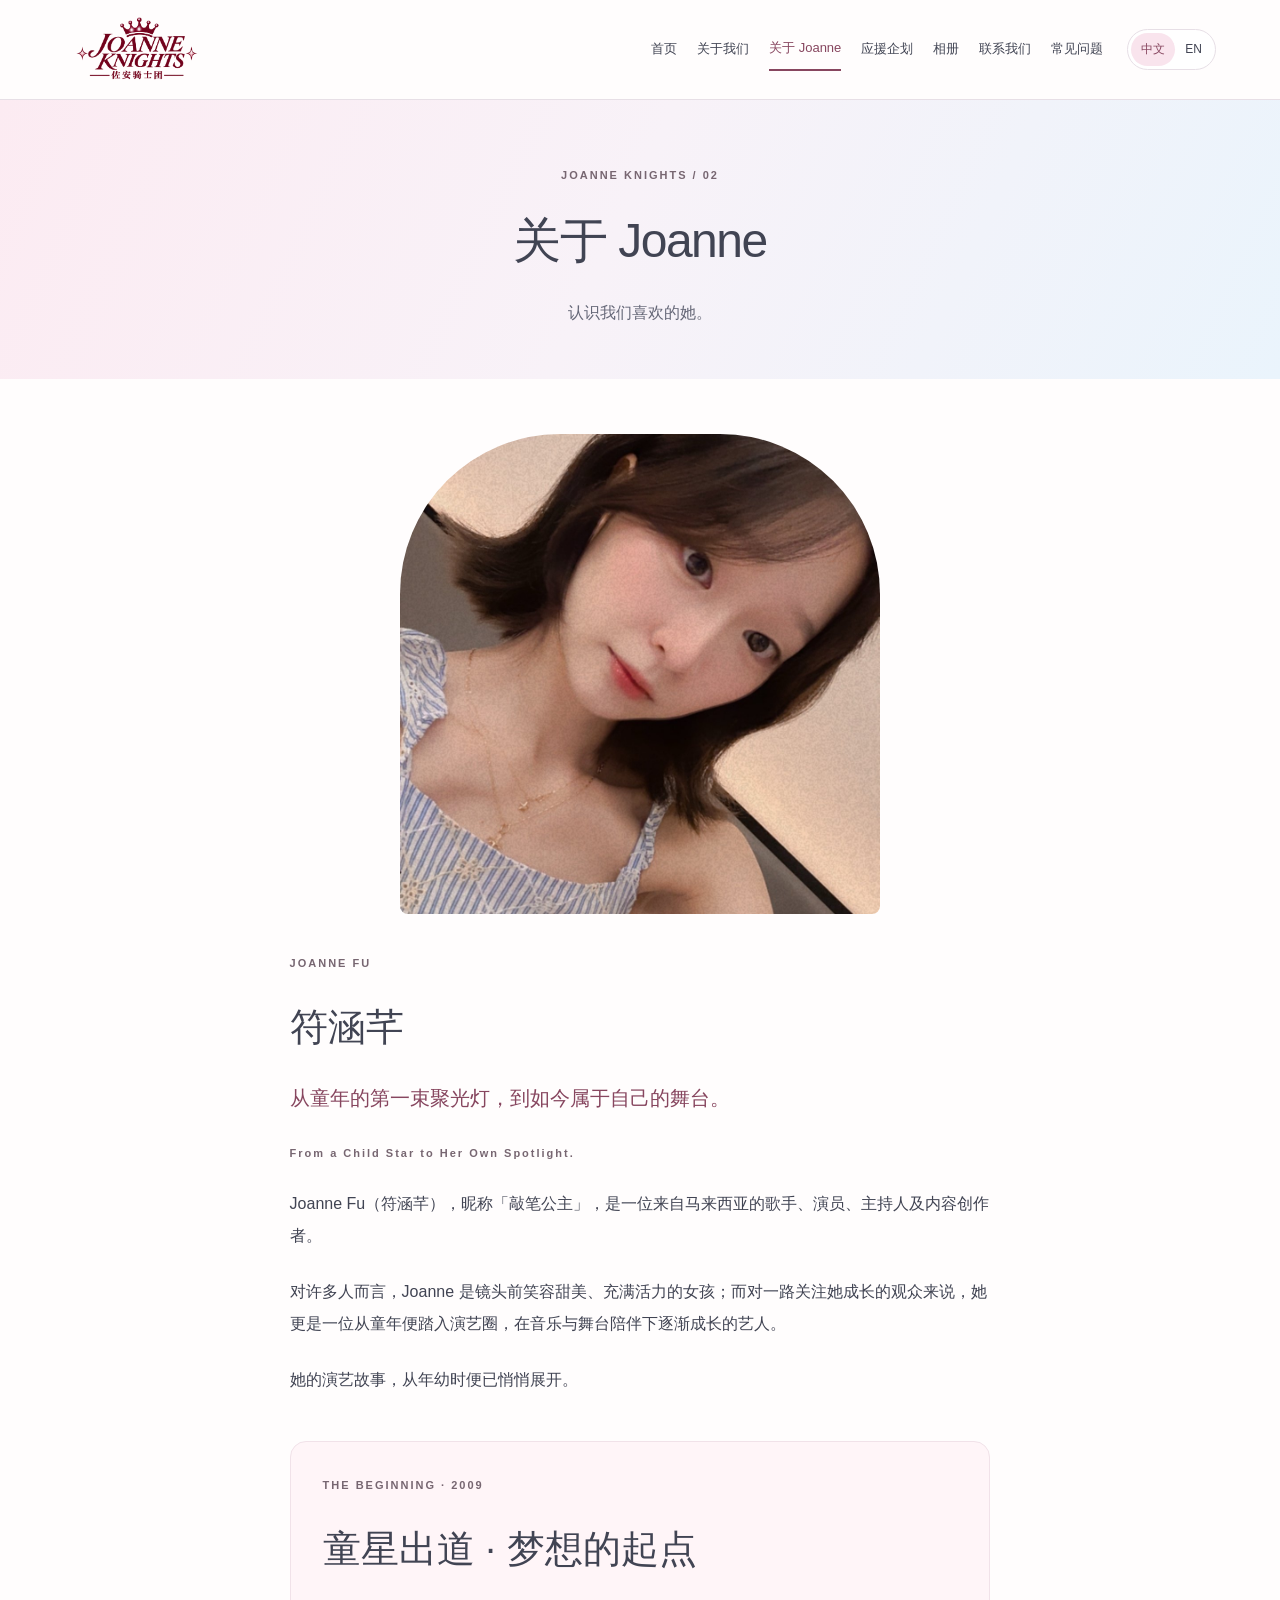
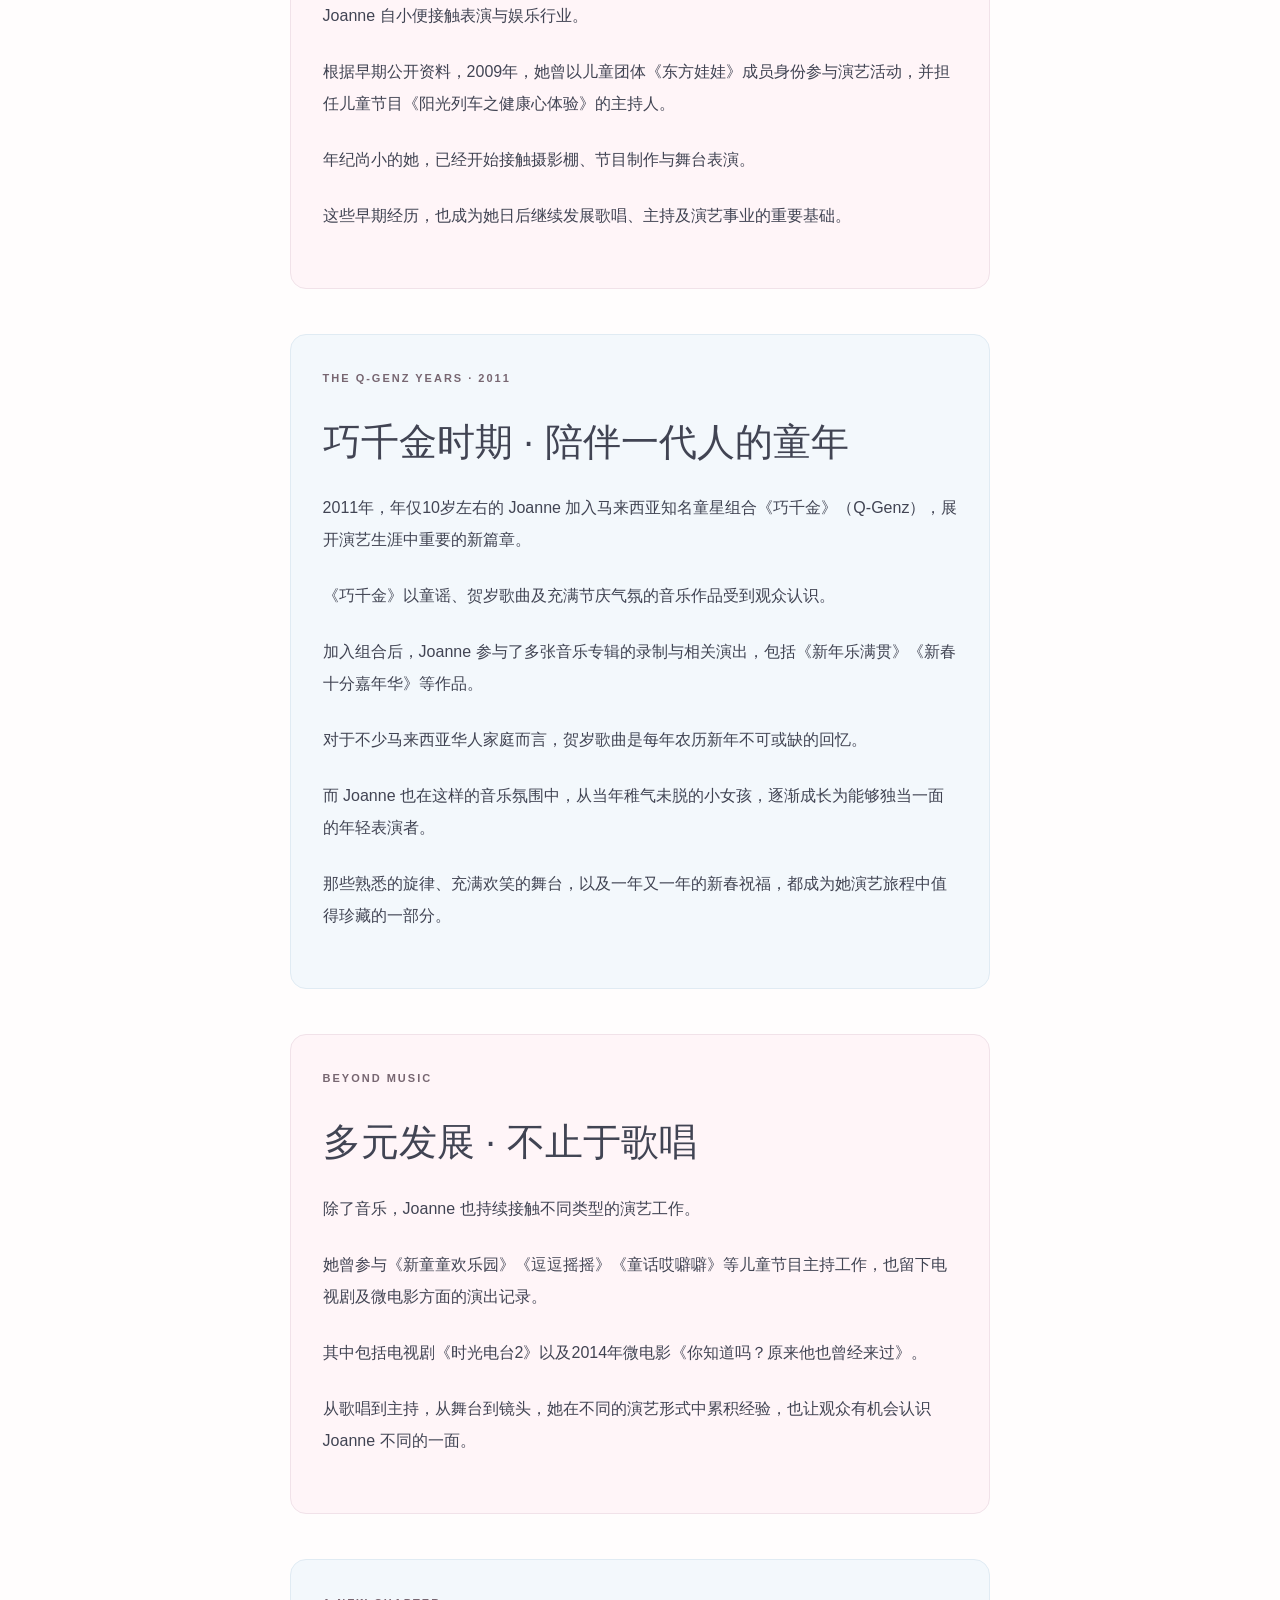
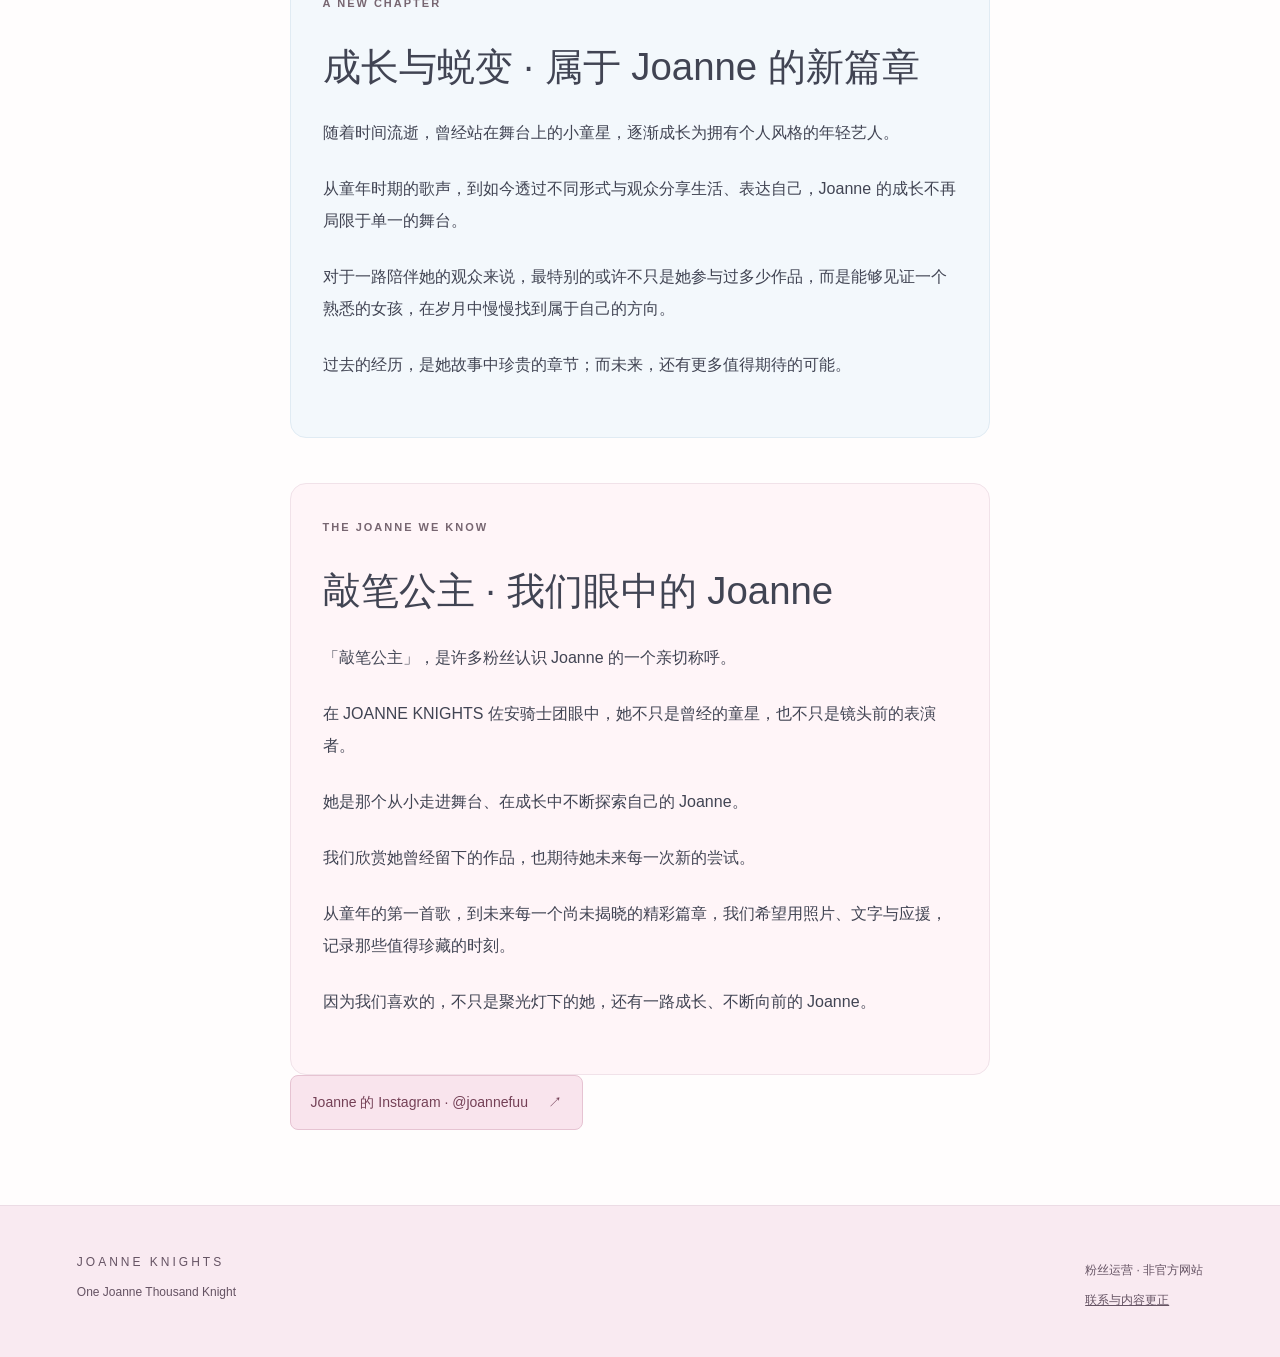
==== about-joanne.html @ 5c1b89cf "Add Joanne Knights website" ====
<!doctype html>
<html lang="zh-CN">
  <head>
    <meta charset="UTF-8" />
    <meta name="viewport" content="width=device-width, initial-scale=1" />
    <title>关于 Joanne | Joanne Knights</title>
    <meta
      name="description"
      content="Joanne Knights 佐安骑士团：Joanne Fu 符涵芊粉丝应援网站。"
    />
    <link rel="stylesheet" href="style.css" />
    <script src="app.js" defer></script>
  </head>
  <body>
    <a class="skip" href="#main"
      ><span class="" data-zh="跳至内容" data-en="Skip to content"
        >跳至内容</span
      ></a
    >
    <header>
      <a class="logo" href="index.html"
        ><img src="assets/logo.png" alt="Joanne Knights 佐安骑士团"
      /></a>
      <nav id="navigation" aria-label="Main">
        <a href="index.html"
          ><span class="" data-zh="首页" data-en="Home">首页</span></a
        ><a href="about-us.html"
          ><span class="" data-zh="关于我们" data-en="About Us"
            >关于我们</span
          ></a
        ><a href="about-joanne.html" aria-current="page"
          ><span class="" data-zh="关于 Joanne" data-en="About Joanne"
            >关于 Joanne</span
          ></a
        ><a href="fan-projects.html"
          ><span class="" data-zh="应援企划" data-en="Fan Projects"
            >应援企划</span
          ></a
        ><a href="gallery.html"
          ><span class="" data-zh="相册" data-en="Gallery">相册</span></a
        ><a href="contact-us.html"
          ><span class="" data-zh="联系我们" data-en="Contact Us"
            >联系我们</span
          ></a
        ><a href="faq.html"
          ><span class="" data-zh="常见问题" data-en="FAQ">常见问题</span></a
        >
      </nav>
      <div class="controls">
        <div class="languages" aria-label="Language">
          <button data-lang="zh" lang="zh-CN">中文</button
          ><button data-lang="en" lang="en">EN</button>
        </div>
        <button
          class="menu-toggle"
          aria-expanded="false"
          aria-controls="navigation"
          aria-label="菜单 / Menu"
        >
          ☰
        </button>
      </div>
    </header>
    <main id="main">
      <section class="page-head">
        <p class="eyebrow">JOANNE KNIGHTS / 02</p>
        <h1 class="" data-zh="关于 Joanne" data-en="About Joanne">
          关于 Joanne
        </h1>
        <p
          class="intro"
          data-zh="认识我们喜欢的她。"
          data-en="Get to know our inspiration."
        >
          认识我们喜欢的她。
        </p>
      </section>
      <article class="community-story">
        <img
          class="portrait story-portrait"
          src="assets/joanne.png"
          alt="Joanne Fu 符涵芊"
        />
        <p class="eyebrow">JOANNE FU</p>
        <h2 class="" data-zh="符涵芊" data-en="Joanne Fu 符涵芊">符涵芊</h2>
        <p
          class="story-lead"
          data-zh="从童年的第一束聚光灯，到如今属于自己的舞台。"
          data-en="From a Child Star to Her Own Spotlight."
        >
          从童年的第一束聚光灯，到如今属于自己的舞台。
        </p>
        <p class="eyebrow">From a Child Star to Her Own Spotlight.</p>
        <p
          class=""
          data-zh="Joanne Fu（符涵芊），昵称「敲笔公主」，是一位来自马来西亚的歌手、演员、主持人及内容创作者。"
          data-en="Joanne Fu (符涵芊), affectionately known as “The Penbeat Girl,” is a Malaysian singer, actress, host and content creator."
        >
          Joanne
          Fu（符涵芊），昵称「敲笔公主」，是一位来自马来西亚的歌手、演员、主持人及内容创作者。
        </p>
        <p
          class=""
          data-zh="对许多人而言，Joanne 是镜头前笑容甜美、充满活力的女孩；而对一路关注她成长的观众来说，她更是一位从童年便踏入演艺圈，在音乐与舞台陪伴下逐渐成长的艺人。"
          data-en="To many, Joanne is a bright, energetic girl with a sweet smile on camera. To those who have watched her grow, she is also an entertainer who entered the industry as a child and grew up alongside music and the stage."
        >
          对许多人而言，Joanne
          是镜头前笑容甜美、充满活力的女孩；而对一路关注她成长的观众来说，她更是一位从童年便踏入演艺圈，在音乐与舞台陪伴下逐渐成长的艺人。
        </p>
        <p
          class=""
          data-zh="她的演艺故事，从年幼时便已悄悄展开。"
          data-en="Her story in entertainment began quietly in childhood."
        >
          她的演艺故事，从年幼时便已悄悄展开。
        </p>
        <section class="story-chapter">
          <p class="eyebrow">THE BEGINNING · 2009</p>
          <h2
            class=""
            data-zh="童星出道 · 梦想的起点"
            data-en="THE BEGINNING · 2009"
          >
            童星出道 · 梦想的起点
          </h2>
          <p
            class=""
            data-zh="Joanne 自小便接触表演与娱乐行业。"
            data-en="Joanne was introduced to performing and entertainment at a young age."
          >
            Joanne 自小便接触表演与娱乐行业。
          </p>
          <p
            class=""
            data-zh="根据早期公开资料，2009年，她曾以儿童团体《东方娃娃》成员身份参与演艺活动，并担任儿童节目《阳光列车之健康心体验》的主持人。"
            data-en="According to early public information, in 2009 she took part in entertainment activities as a member of the children’s group 《东方娃娃》 and hosted the children’s programme 《阳光列车之健康心体验》."
          >
            根据早期公开资料，2009年，她曾以儿童团体《东方娃娃》成员身份参与演艺活动，并担任儿童节目《阳光列车之健康心体验》的主持人。
          </p>
          <p
            class=""
            data-zh="年纪尚小的她，已经开始接触摄影棚、节目制作与舞台表演。"
            data-en="Even at that young age, she was gaining experience in studios, programme production and stage performances."
          >
            年纪尚小的她，已经开始接触摄影棚、节目制作与舞台表演。
          </p>
          <p
            class=""
            data-zh="这些早期经历，也成为她日后继续发展歌唱、主持及演艺事业的重要基础。"
            data-en="These early experiences became an important foundation for her later work in singing, hosting and performing."
          >
            这些早期经历，也成为她日后继续发展歌唱、主持及演艺事业的重要基础。
          </p>
        </section>
        <section class="story-chapter">
          <p class="eyebrow">THE Q-GENZ YEARS · 2011</p>
          <h2
            class=""
            data-zh="巧千金时期 · 陪伴一代人的童年"
            data-en="THE Q-GENZ YEARS · 2011"
          >
            巧千金时期 · 陪伴一代人的童年
          </h2>
          <p
            class=""
            data-zh="2011年，年仅10岁左右的 Joanne 加入马来西亚知名童星组合《巧千金》（Q-Genz），展开演艺生涯中重要的新篇章。"
            data-en="In 2011, at around ten years old, Joanne joined the well-known Malaysian child performer group Q-Genz (巧千金), beginning an important new chapter in her career."
          >
            2011年，年仅10岁左右的 Joanne
            加入马来西亚知名童星组合《巧千金》（Q-Genz），展开演艺生涯中重要的新篇章。
          </p>
          <p
            class=""
            data-zh="《巧千金》以童谣、贺岁歌曲及充满节庆气氛的音乐作品受到观众认识。"
            data-en="Q-Genz became known for children’s songs, Lunar New Year songs and festive music."
          >
            《巧千金》以童谣、贺岁歌曲及充满节庆气氛的音乐作品受到观众认识。
          </p>
          <p
            class=""
            data-zh="加入组合后，Joanne 参与了多张音乐专辑的录制与相关演出，包括《新年乐满贯》《新春十分嘉年华》等作品。"
            data-en="After joining, Joanne contributed to album recordings and related performances, including 《新年乐满贯》 and 《新春十分嘉年华》."
          >
            加入组合后，Joanne
            参与了多张音乐专辑的录制与相关演出，包括《新年乐满贯》《新春十分嘉年华》等作品。
          </p>
          <p
            class=""
            data-zh="对于不少马来西亚华人家庭而言，贺岁歌曲是每年农历新年不可或缺的回忆。"
            data-en="For many Malaysian Chinese families, festive songs are an inseparable part of their Lunar New Year memories."
          >
            对于不少马来西亚华人家庭而言，贺岁歌曲是每年农历新年不可或缺的回忆。
          </p>
          <p
            class=""
            data-zh="而 Joanne 也在这样的音乐氛围中，从当年稚气未脱的小女孩，逐渐成长为能够独当一面的年轻表演者。"
            data-en="In this musical atmosphere, Joanne gradually grew from a little girl into a young performer able to hold her own."
          >
            而 Joanne
            也在这样的音乐氛围中，从当年稚气未脱的小女孩，逐渐成长为能够独当一面的年轻表演者。
          </p>
          <p
            class=""
            data-zh="那些熟悉的旋律、充满欢笑的舞台，以及一年又一年的新春祝福，都成为她演艺旅程中值得珍藏的一部分。"
            data-en="Those familiar melodies, joyful stages and yearly New Year wishes became treasured parts of her performing journey."
          >
            那些熟悉的旋律、充满欢笑的舞台，以及一年又一年的新春祝福，都成为她演艺旅程中值得珍藏的一部分。
          </p>
        </section>
        <section class="story-chapter">
          <p class="eyebrow">BEYOND MUSIC</p>
          <h2 class="" data-zh="多元发展 · 不止于歌唱" data-en="BEYOND MUSIC">
            多元发展 · 不止于歌唱
          </h2>
          <p
            class=""
            data-zh="除了音乐，Joanne 也持续接触不同类型的演艺工作。"
            data-en="Beyond music, Joanne continued exploring different kinds of entertainment work."
          >
            除了音乐，Joanne 也持续接触不同类型的演艺工作。
          </p>
          <p
            class=""
            data-zh="她曾参与《新童童欢乐园》《逗逗摇摇》《童话哎噼噼》等儿童节目主持工作，也留下电视剧及微电影方面的演出记录。"
            data-en="She has hosted children’s programmes including 《新童童欢乐园》, 《逗逗摇摇》 and 《童话哎噼噼》, and has also appeared in television dramas and short films."
          >
            她曾参与《新童童欢乐园》《逗逗摇摇》《童话哎噼噼》等儿童节目主持工作，也留下电视剧及微电影方面的演出记录。
          </p>
          <p
            class=""
            data-zh="其中包括电视剧《时光电台2》以及2014年微电影《你知道吗？原来他也曾经来过》。"
            data-en="These include the television drama 《时光电台2》 and the 2014 short film 《你知道吗？原来他也曾经来过》."
          >
            其中包括电视剧《时光电台2》以及2014年微电影《你知道吗？原来他也曾经来过》。
          </p>
          <p
            class=""
            data-zh="从歌唱到主持，从舞台到镜头，她在不同的演艺形式中累积经验，也让观众有机会认识 Joanne 不同的一面。"
            data-en="From singing to hosting, and from stage to screen, she gathered experience across different forms of performance, giving audiences a chance to discover her different sides."
          >
            从歌唱到主持，从舞台到镜头，她在不同的演艺形式中累积经验，也让观众有机会认识
            Joanne 不同的一面。
          </p>
        </section>
        <section class="story-chapter">
          <p class="eyebrow">A NEW CHAPTER</p>
          <h2
            class=""
            data-zh="成长与蜕变 · 属于 Joanne 的新篇章"
            data-en="A NEW CHAPTER"
          >
            成长与蜕变 · 属于 Joanne 的新篇章
          </h2>
          <p
            class=""
            data-zh="随着时间流逝，曾经站在舞台上的小童星，逐渐成长为拥有个人风格的年轻艺人。"
            data-en="Over time, the child star on stage grew into a young entertainer with a style of her own."
          >
            随着时间流逝，曾经站在舞台上的小童星，逐渐成长为拥有个人风格的年轻艺人。
          </p>
          <p
            class=""
            data-zh="从童年时期的歌声，到如今透过不同形式与观众分享生活、表达自己，Joanne 的成长不再局限于单一的舞台。"
            data-en="From her childhood singing to the many ways she now shares her life and expresses herself, Joanne’s growth extends beyond any single stage."
          >
            从童年时期的歌声，到如今透过不同形式与观众分享生活、表达自己，Joanne
            的成长不再局限于单一的舞台。
          </p>
          <p
            class=""
            data-zh="对于一路陪伴她的观众来说，最特别的或许不只是她参与过多少作品，而是能够见证一个熟悉的女孩，在岁月中慢慢找到属于自己的方向。"
            data-en="For those who have followed her journey, what matters most may be more than the number of works she has appeared in: it is seeing a familiar girl gradually find her own direction."
          >
            对于一路陪伴她的观众来说，最特别的或许不只是她参与过多少作品，而是能够见证一个熟悉的女孩，在岁月中慢慢找到属于自己的方向。
          </p>
          <p
            class=""
            data-zh="过去的经历，是她故事中珍贵的章节；而未来，还有更多值得期待的可能。"
            data-en="Her past experiences are precious chapters in her story, while the future holds many more possibilities to look forward to."
          >
            过去的经历，是她故事中珍贵的章节；而未来，还有更多值得期待的可能。
          </p>
        </section>
        <section class="story-chapter">
          <p class="eyebrow">THE JOANNE WE KNOW</p>
          <h2
            class=""
            data-zh="敲笔公主 · 我们眼中的 Joanne"
            data-en="THE JOANNE WE KNOW"
          >
            敲笔公主 · 我们眼中的 Joanne
          </h2>
          <p
            class=""
            data-zh="「敲笔公主」，是许多粉丝认识 Joanne 的一个亲切称呼。"
            data-en="“The Penbeat Girl” is an affectionate nickname by which many fans know Joanne."
          >
            「敲笔公主」，是许多粉丝认识 Joanne 的一个亲切称呼。
          </p>
          <p
            class=""
            data-zh="在 JOANNE KNIGHTS 佐安骑士团眼中，她不只是曾经的童星，也不只是镜头前的表演者。"
            data-en="To JOANNE KNIGHTS, she is more than a former child star or a performer on camera."
          >
            在 JOANNE KNIGHTS
            佐安骑士团眼中，她不只是曾经的童星，也不只是镜头前的表演者。
          </p>
          <p
            class=""
            data-zh="她是那个从小走进舞台、在成长中不断探索自己的 Joanne。"
            data-en="She is Joanne, who stepped onto the stage as a child and continues discovering herself as she grows."
          >
            她是那个从小走进舞台、在成长中不断探索自己的 Joanne。
          </p>
          <p
            class=""
            data-zh="我们欣赏她曾经留下的作品，也期待她未来每一次新的尝试。"
            data-en="We appreciate the work she has shared and look forward to every new thing she tries."
          >
            我们欣赏她曾经留下的作品，也期待她未来每一次新的尝试。
          </p>
          <p
            class=""
            data-zh="从童年的第一首歌，到未来每一个尚未揭晓的精彩篇章，我们希望用照片、文字与应援，记录那些值得珍藏的时刻。"
            data-en="From her first childhood song to the exciting chapters still ahead, we hope to preserve moments worth cherishing through photographs, words and fan support."
          >
            从童年的第一首歌，到未来每一个尚未揭晓的精彩篇章，我们希望用照片、文字与应援，记录那些值得珍藏的时刻。
          </p>
          <p
            class=""
            data-zh="因为我们喜欢的，不只是聚光灯下的她，还有一路成长、不断向前的 Joanne。"
            data-en="We admire not only the girl in the spotlight, but also Joanne as she grows and keeps moving forward."
          >
            因为我们喜欢的，不只是聚光灯下的她，还有一路成长、不断向前的
            Joanne。
          </p>
        </section>
        <a
          class="button"
          href="https://www.instagram.com/joannefuu/"
          target="_blank"
          rel="noopener noreferrer"
          ><span
            class=""
            data-zh="Joanne 的 Instagram · @joannefuu"
            data-en="Joanne’s Instagram · @joannefuu"
            >Joanne 的 Instagram · @joannefuu</span
          >
          ↗</a
        >
      </article>
    </main>
    <footer>
      <div>
        <strong>JOANNE KNIGHTS</strong>
        <p
          class=""
          data-zh="One Joanne Thousand Knight"
          data-en="One Joanne Thousand Knight"
        >
          One Joanne Thousand Knight
        </p>
      </div>
      <div>
        <p
          class=""
          data-zh="粉丝运营 · 非官方网站"
          data-en="Fan-run · Unofficial website"
        >
          粉丝运营 · 非官方网站
        </p>
        <a href="contact-us.html"
          ><span
            class=""
            data-zh="联系与内容更正"
            data-en="Contact & corrections"
            >联系与内容更正</span
          ></a
        >
      </div>
    </footer>
  </body>
</html>
---- style.css ----
/* Joanne Knights — website styles */
:root {
  --pink: #f9e4ed;
  --blue: #eaf3fa;
  --paper: #fffdfd;
  --ink: #414453;
  --accent: #87465f;
  --muted: #666878;
  --line: #e7dfe6;
}
* {
  box-sizing: border-box;
}
body {
  margin: 0;
  background: var(--paper);
  color: var(--ink);
  font:
    16px/1.9 "Avenir Next",
    "PingFang SC",
    "Microsoft YaHei",
    sans-serif;
}
a {
  color: inherit;
  text-decoration: none;
}
button {
  font: inherit;
  color: inherit;
  cursor: pointer;
}
img {
  max-width: 100%;
}
a:focus-visible,
button:focus-visible,
summary:focus-visible {
  outline: 3px solid var(--accent);
  outline-offset: 5px;
}
p {
  margin: 0 0 24px;
}
h1,
h2,
h3 {
  font-weight: 500;
}
h1 {
  font-size: clamp(36px, 4.3vw, 62px);
  line-height: 1.3;
  letter-spacing: -1.5px;
  margin: 0 0 25px;
  overflow-wrap: anywhere;
}
h2 {
  font-size: clamp(27px, 3vw, 40px);
  line-height: 1.5;
  margin: 0 0 22px;
}
h3 {
  font-size: 22px;
  line-height: 1.6;
}
header {
  display: flex;
  align-items: center;
  gap: 24px;
  min-height: 100px;
  padding: 16px 5%;
  border-bottom: 1px solid var(--line);
  position: relative;
  z-index: 5;
  background: var(--paper);
}
.logo img {
  width: 145px;
  display: block;
}
nav {
  display: flex;
  align-items: center;
  gap: 20px;
  margin-left: auto;
}
nav a {
  font-size: 13px;
  white-space: nowrap;
  padding: 8px 0;
}
nav a[aria-current] {
  color: var(--accent);
  border-bottom: 2px solid var(--accent);
}
.controls {
  display: flex;
  align-items: center;
  gap: 12px;
}
.languages {
  display: flex;
  padding: 3px;
  border: 1px solid var(--line);
  border-radius: 25px;
  background: white;
}
.languages button {
  font-size: 12px;
  padding: 5px 10px;
  border: 0;
  border-radius: 20px;
  background: transparent;
  white-space: nowrap;
}
.languages button[aria-pressed="true"] {
  background: var(--pink);
  color: var(--accent);
}
.menu-toggle {
  display: none;
  border: 0;
  border-radius: 8px;
  background: var(--blue);
  padding: 5px 10px;
}
.skip {
  position: absolute;
  top: -100px;
  left: 10px;
  padding: 10px;
  background: white;
  z-index: 10;
}
.skip:focus {
  top: 10px;
}
.hero {
  max-width: 1320px;
  margin: auto;
  display: grid;
  grid-template-columns: minmax(0, 1.1fr) minmax(0, 1fr);
  gap: 7%;
  align-items: center;
  padding: 65px 7%;
  background:
    radial-gradient(ellipse at 0% 30%, #fcebf2, transparent 65%),
    radial-gradient(ellipse at 100% 70%, #eaf4fc, transparent 65%);
}
.eyebrow {
  font-size: 11px;
  letter-spacing: 2px;
  font-weight: 600;
  color: #776671;
  margin-bottom: 24px;
  overflow-wrap: anywhere;
}
.subtitle {
  font-size: 20px;
  letter-spacing: 1px;
}
.intro {
  color: var(--muted);
  line-height: 2;
}
.actions {
  display: flex;
  gap: 12px;
  flex-wrap: wrap;
  margin: 30px 0;
}
.button {
  display: inline-flex;
  align-items: center;
  justify-content: space-between;
  gap: 20px;
  padding: 13px 20px;
  border-radius: 8px;
  border: 1px solid #e6c3d2;
  background: var(--pink);
  color: #744056;
  font-size: 14px;
  max-width: 100%;
}
.button:hover {
  background: #f3d2e1;
}
.button.secondary {
  background: var(--blue);
  border-color: #bed3e3;
  color: #405f78;
}
.button.secondary:hover {
  background: #dcebf6;
}
.text-link {
  display: inline-flex;
  gap: 25px;
  align-items: center;
  padding: 8px 0;
  border-bottom: 1px solid var(--accent);
  font-size: 14px;
  color: var(--accent);
}
.small-note {
  font-size: 12px;
  color: #756d78;
  margin-top: 25px;
}
.hero-photo {
  margin: 0;
  padding: 12px 12px 0;
  background: white;
  border-radius: 45% 45% 5px 5px;
  transform: rotate(3deg);
  box-shadow: 0 18px 55px #70616a15;
  position: relative;
}
.hero-photo img {
  width: 100%;
  aspect-ratio: 0.94;
  object-fit: cover;
  display: block;
  border-radius: 45% 45% 3px 3px;
}
.hero-photo figcaption {
  padding: 14px;
  text-align: center;
  color: #80546b;
  font:
    italic 17px Georgia,
    serif;
}
.photo-star {
  position: absolute;
  right: -20px;
  top: 12%;
  font-size: 70px;
  line-height: 1;
  color: #a17a8d;
}
.ribbon {
  background: #f9e9f0;
  color: #775569;
  display: flex;
  justify-content: center;
  align-items: center;
  gap: 30px;
  padding: 20px;
  font-size: 12px;
  letter-spacing: 2px;
}
.split {
  display: grid;
  grid-template-columns: minmax(0, 1fr) minmax(0, 1fr);
  gap: 9%;
  align-items: center;
  max-width: 1180px;
  padding: 75px 6%;
  margin: auto;
}
.split p {
  color: var(--muted);
}
.section {
  padding: 65px max(6%, calc((100% - 1040px) / 2));
}
.blue {
  background: var(--blue);
}
.section-title {
  display: flex;
  justify-content: space-between;
  align-items: end;
  gap: 24px;
  margin-bottom: 28px;
}
.empty-feature {
  display: flex;
  align-items: center;
  gap: 32px;
  padding: 32px 0;
  border-top: 1px solid #c8dce9;
  border-bottom: 1px solid #c8dce9;
}
.empty-feature p:last-child {
  margin-bottom: 0;
}
.large-star {
  font-size: 70px;
  color: #947183;
  min-width: 80px;
  text-align: center;
}
.gallery-tease img {
  width: 100%;
  aspect-ratio: 1.25;
  object-fit: cover;
  border-radius: 5px 60px 5px 5px;
}
.page-head {
  text-align: center;
  padding: 65px 7% 50px;
  background: linear-gradient(115deg, #fcebf2, #f8f2f8 48%, #eaf4fc);
}
.page-head h1 {
  font-size: clamp(34px, 4vw, 48px);
}
.page-head .intro {
  margin-bottom: 0;
}
footer {
  display: flex;
  justify-content: space-between;
  gap: 30px;
  padding: 45px 6%;
  background: #f9eaf1;
  border-top: 1px solid #ecdce5;
  font-size: 12px;
  color: #655363;
}
footer strong {
  letter-spacing: 3px;
  font-weight: 500;
}
footer p {
  margin: 8px 0;
}
footer a {
  text-decoration: underline;
}
.cards {
  display: grid;
  grid-template-columns: repeat(3, minmax(0, 1fr));
  gap: 30px;
  margin-top: 30px;
}
.cards article {
  border-top: 1px solid #b8cedf;
  padding-top: 15px;
}
.cards p {
  font-size: 14px;
}
.brand-panel {
  padding: 25px;
}
.brand-panel img {
  width: 100%;
}
.portrait {
  width: 100%;
  border-radius: 160px 160px 8px 8px;
}
.steps {
  padding-left: 24px;
}
.steps li {
  padding: 12px 0;
}
.gallery-item {
  display: block;
  width: 100%;
  max-width: 520px;
  background: white;
  padding: 12px;
  border: 1px solid #eadde5;
  border-radius: 12px;
  text-align: left;
  box-shadow: 0 8px 28px #59465708;
}
.gallery-item img {
  width: 100%;
  display: block;
}
.gallery-item > span {
  display: block;
  padding: 15px 5px 5px;
  font-size: 14px;
  color: #80546b;
}
.gallery-note {
  color: var(--muted);
  margin-top: 30px;
}
.gallery-note p {
  margin-bottom: 12px;
}
dialog {
  border: 0;
  border-radius: 10px;
  padding: 40px 15px 15px;
  max-width: 90vw;
  max-height: 90vh;
  background: var(--paper);
}
dialog::backdrop {
  background: #292434cc;
}
dialog img {
  display: block;
  max-width: 80vw;
  max-height: 75vh;
}
.close {
  position: absolute;
  right: 10px;
  top: 0;
  background: transparent;
  border: 0;
  font-size: 28px;
}
.faq-list {
  max-width: 900px;
  padding: 50px 6% 85px;
  margin: auto;
}
details {
  border-bottom: 1px solid var(--line);
  padding: 24px 0;
}
summary {
  cursor: pointer;
  font-size: 19px;
}
details p {
  padding-top: 20px;
  color: var(--muted);
}
.contact-pending {
  display: inline-block;
  padding: 8px 14px;
  background: #fff8fb;
  border-radius: 20px;
  color: #79536a;
  font-size: 13px;
}
.contact-cards .button {
  flex-wrap: wrap;
}
.community-story {
  max-width: 880px;
  margin: auto;
  padding: 55px 7% 75px;
}
.story-brand {
  max-width: 390px;
  margin: 0 auto 44px;
}
.story-brand img {
  display: block;
  width: 100%;
}
.community-story p {
  line-height: 2;
  margin-bottom: 24px;
}
.community-story h2 {
  overflow-wrap: anywhere;
}
.story-motto,
.story-lead {
  color: var(--accent);
  font-size: 20px;
}
.story-chapter {
  margin-top: 45px;
  padding: 32px;
  border: 1px solid #e0ebf3;
  border-radius: 16px;
  background: #f3f8fc;
}
.story-chapter:nth-of-type(odd) {
  background: #fff5f8;
  border-color: #f1e2e9;
}
.value-chapter {
  margin-top: 32px;
  padding-top: 26px;
  border-top: 1px solid #e6dce5;
}
.value-chapter h3 {
  font-size: 25px;
  margin-bottom: 10px;
}
.values-signoff {
  padding: 30px 22px;
  margin-top: 35px;
  background: linear-gradient(120deg, #f8e6ee, #e5f0f8);
  border-radius: 8px;
}
.values-signoff p:last-child {
  margin-bottom: 0;
}
.story-portrait {
  max-width: 480px;
  display: block;
  margin: 0 auto 38px;
}
@media (max-width: 1150px) {
  header {
    gap: 15px;
    padding-inline: 4%;
  }
  nav {
    gap: 12px;
  }
  nav a {
    font-size: 12px;
  }
  .logo img {
    width: 115px;
  }
}
@media (max-width: 980px) {
  .controls {
    margin-left: auto;
  }
  .menu-toggle {
    display: block;
  }
  nav {
    display: none;
    position: absolute;
    top: 100%;
    left: 0;
    right: 0;
    padding: 20px 6%;
    background: var(--paper);
    box-shadow: 0 12px 20px #302d3910;
  }
  nav.open {
    display: flex;
    flex-direction: column;
    align-items: stretch;
    gap: 4px;
  }
  nav a {
    font-size: 16px;
    padding: 10px;
  }
  .hero {
    gap: 5%;
  }
}
@media (max-width: 650px) {
  header {
    min-height: 82px;
  }
  .logo img {
    width: 120px;
  }
  .hero {
    grid-template-columns: minmax(0, 1fr);
    padding: 42px 7% 50px;
    gap: 40px;
  }
  .hero h1 {
    font-size: 38px;
  }
  .hero .eyebrow {
    font-size: 9px;
    letter-spacing: 1.5px;
  }
  .hero-photo {
    width: 90%;
    max-width: 340px;
    margin: auto;
  }
  .photo-star {
    right: -12px;
    font-size: 55px;
  }
  .ribbon {
    flex-wrap: wrap;
    font-size: 10px;
    gap: 15px;
    letter-spacing: 1px;
  }
  .split {
    grid-template-columns: minmax(0, 1fr);
    gap: 28px;
    padding: 50px 7%;
  }
  .section {
    padding: 50px 7%;
  }
  .section-title {
    flex-direction: column;
    align-items: start;
  }
  .empty-feature {
    gap: 15px;
  }
  .large-star {
    min-width: 40px;
    font-size: 42px;
  }
  .empty-feature p {
    font-size: 14px;
  }
  .cards {
    grid-template-columns: minmax(0, 1fr);
    gap: 15px;
  }
  .page-head {
    padding: 45px 7%;
  }
  footer {
    flex-direction: column;
    gap: 20px;
  }
  .community-story {
    padding: 40px 7% 55px;
  }
  .story-chapter {
    padding: 25px 20px;
    margin-top: 34px;
  }
  .community-story h2 {
    font-size: 27px;
  }
  .story-brand {
    max-width: 300px;
  }
  .faq-list {
    padding: 30px 7% 60px;
  }
  summary {
    font-size: 17px;
  }
}

/* Balanced homepage title: keep Chinese phrases together. */
.hero .hero-title {
  font-size: clamp(28px, 3.15vw, 44px);
  line-height: 1.5;
  letter-spacing: 0;
  margin-bottom: 28px;
  overflow-wrap: normal;
  word-break: normal;
}
.hero-title-line {
  display: block;
}
.hero-title-phrase {
  display: inline-block;
  white-space: nowrap;
}
@media (max-width: 650px) {
  .hero .hero-title {
    font-size: clamp(26px, 6.6vw, 36px);
    line-height: 1.55;
  }
}

/* Keep the community name balanced on small screens. */
.community-story .community-name {
  font-size: clamp(19px, 4.4vw, 30px);
  line-height: 1.65;
  letter-spacing: 0;
  margin-bottom: 25px;
  overflow-wrap: normal;
  word-break: normal;
}
.community-name span {
  display: inline-block;
  white-space: nowrap;
}
@media (max-width: 650px) {
  .community-story .community-name {
    font-size: clamp(18px, 4.4vw, 23px);
  }
}

/* Center the community heading and keep its complete name on one line. */
.community-story .community-name {
  text-align: center;
  white-space: nowrap;
  font-size: clamp(20px, 3.5vw, 32px);
  line-height: 1.6;
  letter-spacing: -0.35px;
  margin: 0 auto 28px;
}
.story-opening > .story-motto {
  text-align: center;
  margin-left: auto;
  margin-right: auto;
}
@media (max-width: 650px) {
  .community-story .community-name {
    font-size: clamp(15px, 4.3vw, 28px);
    letter-spacing: -0.45px;
  }
}

/* Homepage gallery preview: show the portrait without cropping. */
.gallery-tease img { aspect-ratio: auto; height: auto; object-fit: contain; display: block; }
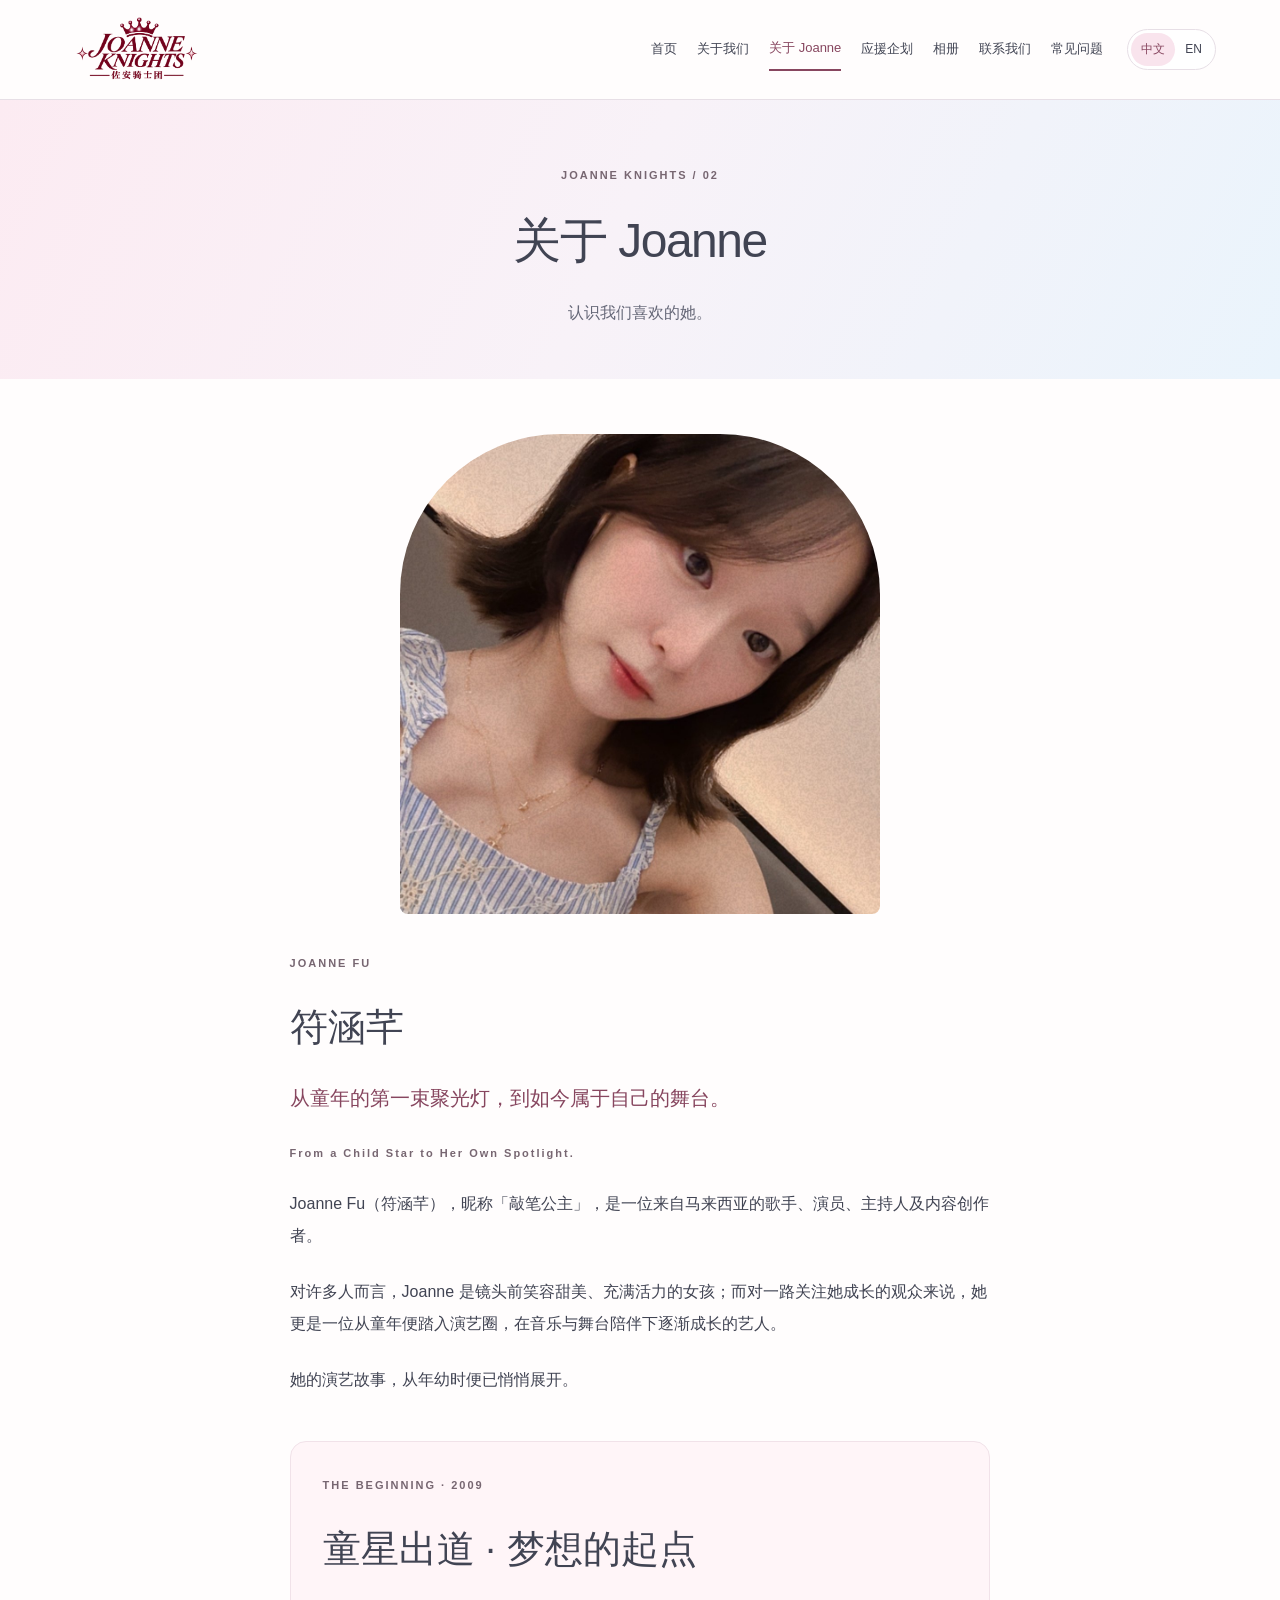
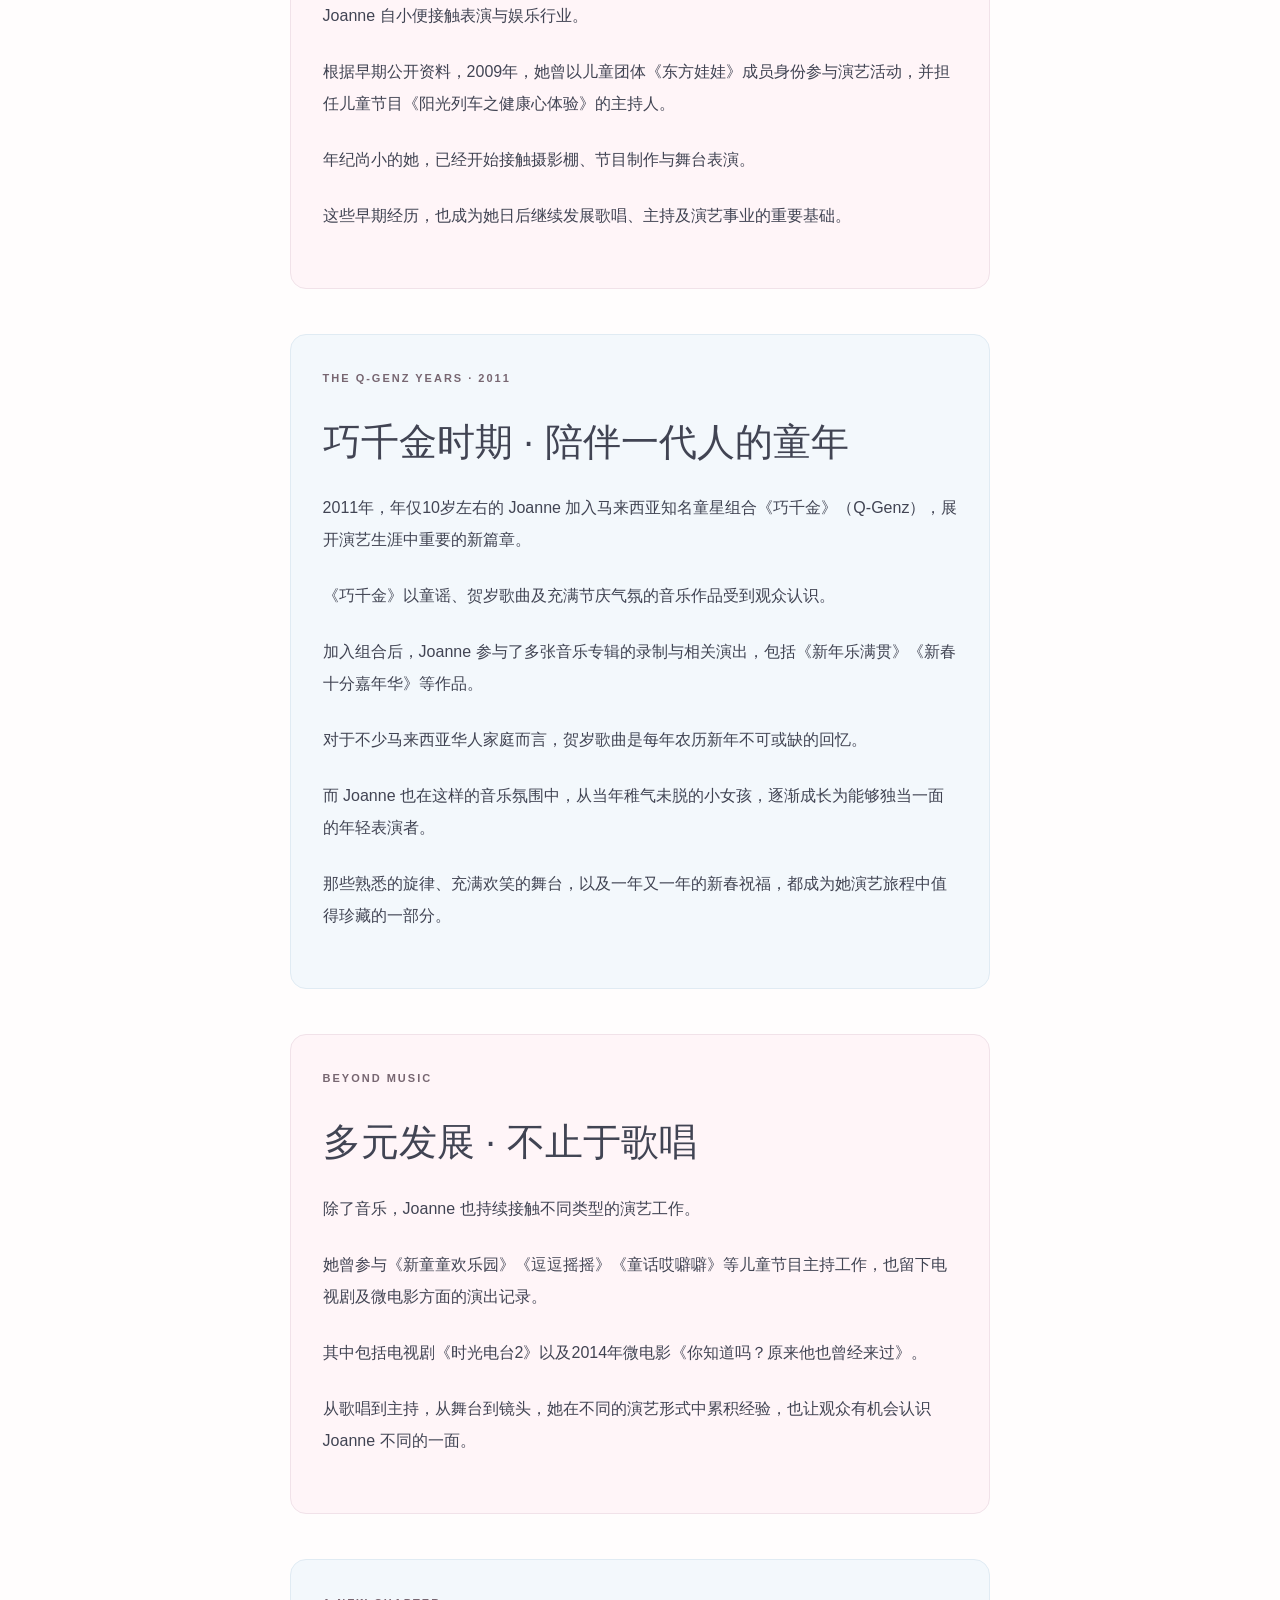
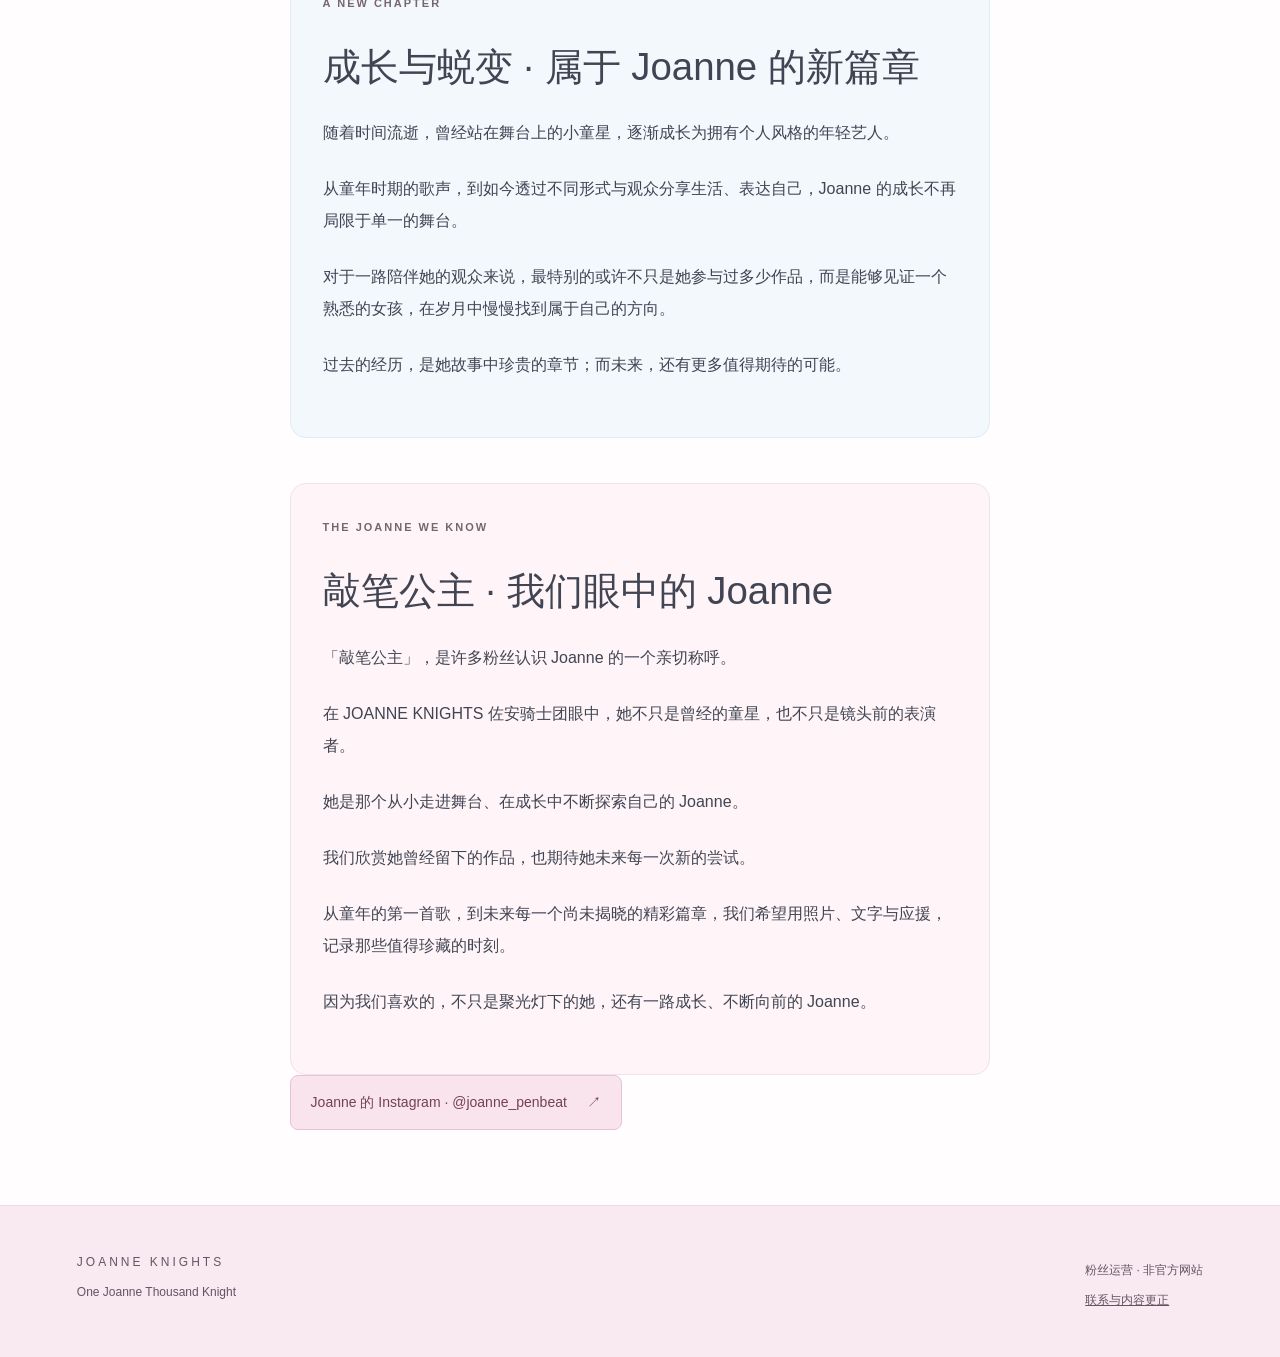
==== commit f7183b92: "Fix website files and remove duplicates" ====
--- a/about-joanne.html
+++ b/about-joanne.html
@@ -337,14 +337,14 @@
         </section>
         <a
           class="button"
-          href="https://www.instagram.com/joannefuu/"
+          href="https://www.instagram.com/joanne_penbeat/"
           target="_blank"
           rel="noopener noreferrer"
           ><span
             class=""
-            data-zh="Joanne 的 Instagram · @joannefuu"
-            data-en="Joanne’s Instagram · @joannefuu"
-            >Joanne 的 Instagram · @joannefuu</span
+            data-zh="Joanne 的 Instagram · @joanne_penbeat"
+            data-en="Joanne’s Instagram · @joanne_penbeat"
+            >Joanne 的 Instagram · @joanne_penbeat</span
           >
           ↗</a
         >
--- a/style.css
+++ b/style.css
@@ -695,4 +695,148 @@
 }
 
 /* Homepage gallery preview: show the portrait without cropping. */
-.gallery-tease img { aspect-ratio: auto; height: auto; object-fit: contain; display: block; }
+.gallery-tease img {
+  aspect-ratio: auto;
+  height: auto;
+  object-fit: contain;
+  display: block;
+}
+
+/* Public gallery and team-only administration. */
+[hidden] {
+  display: none !important;
+}
+.public-gallery-grid {
+  display: grid;
+  grid-template-columns: repeat(2, minmax(0, 1fr));
+  gap: 26px;
+  align-items: start;
+}
+.public-gallery-grid .gallery-item {
+  max-width: none;
+}
+#gallery-more {
+  margin-top: 28px;
+}
+.admin-body {
+  background: linear-gradient(120deg, #fff6fa, #f1f8fd);
+  min-height: 100vh;
+}
+.admin-header {
+  justify-content: space-between;
+}
+.admin-header .text-link {
+  font-size: 13px;
+}
+.admin-main {
+  max-width: 760px;
+  padding: 50px 24px;
+  margin: auto;
+}
+.admin-intro h1 {
+  font-size: clamp(28px, 5vw, 40px);
+}
+.admin-card {
+  background: white;
+  border: 1px solid var(--line);
+  border-radius: 18px;
+  padding: 34px;
+  margin-top: 25px;
+  box-shadow: 0 12px 35px #87465f08;
+}
+.admin-card h2 {
+  font-size: 25px;
+}
+.admin-en {
+  display: block;
+  font-size: 14px;
+  font-weight: 400;
+  color: var(--muted);
+}
+.admin-card p {
+  color: var(--muted);
+  font-size: 14px;
+}
+.admin-card label {
+  display: block;
+  font-size: 14px;
+  margin-bottom: 8px;
+}
+.admin-card input {
+  width: 100%;
+  display: block;
+  font: inherit;
+  padding: 12px 14px;
+  border: 1px solid #d8d6e0;
+  border-radius: 8px;
+  background: #fffdfd;
+  margin-bottom: 20px;
+  min-width: 0;
+}
+.admin-card input:focus-visible {
+  outline: 2px solid #b26c89;
+  outline-offset: 2px;
+}
+.admin-card button {
+  margin-top: 5px;
+}
+.admin-card button:disabled,
+.admin-card input:disabled {
+  opacity: 0.55;
+  cursor: not-allowed;
+}
+.admin-status {
+  background: #eaf3fa;
+  padding: 16px 20px;
+  border-radius: 10px;
+  font-size: 14px;
+  overflow-wrap: anywhere;
+}
+.admin-status.is-error {
+  background: #fbe6ec;
+  color: #822d4b;
+}
+.admin-toolbar {
+  display: flex;
+  justify-content: space-between;
+  align-items: center;
+  gap: 16px;
+  margin-bottom: 28px;
+  padding-bottom: 24px;
+  border-bottom: 1px solid var(--line);
+}
+.admin-toolbar p {
+  margin: 0;
+  overflow-wrap: anywhere;
+}
+#upload-preview {
+  max-height: 320px;
+  max-width: 100%;
+  border-radius: 12px;
+  display: block;
+  margin: 20px auto;
+}
+.admin-bottom {
+  text-align: center;
+  color: var(--accent);
+  margin-top: 30px;
+  font-size: 14px;
+}
+@media (max-width: 650px) {
+  .public-gallery-grid {
+    grid-template-columns: minmax(0, 1fr);
+  }
+  .admin-main {
+    padding: 32px 18px;
+  }
+  .admin-card {
+    padding: 24px 20px;
+  }
+  .admin-toolbar {
+    align-items: start;
+    flex-direction: column;
+  }
+  .admin-header .text-link {
+    font-size: 11px;
+  }
+}
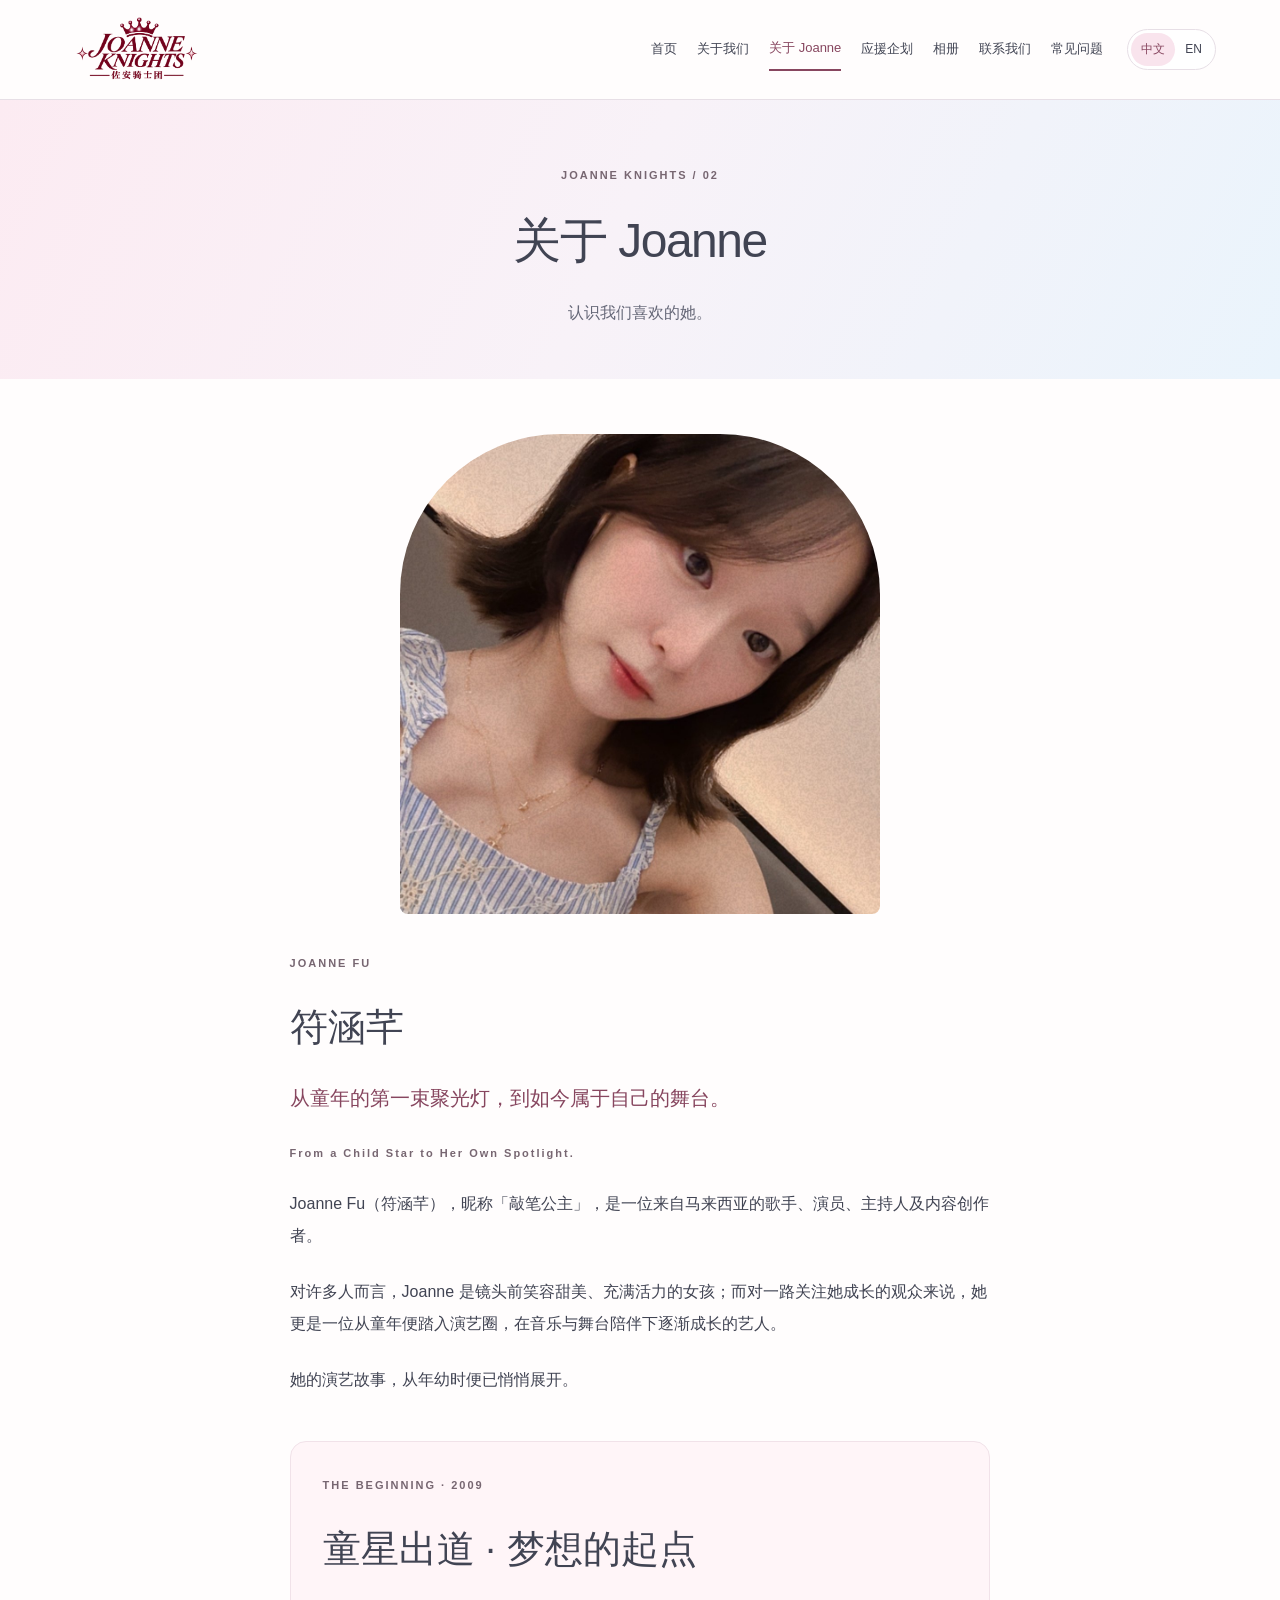
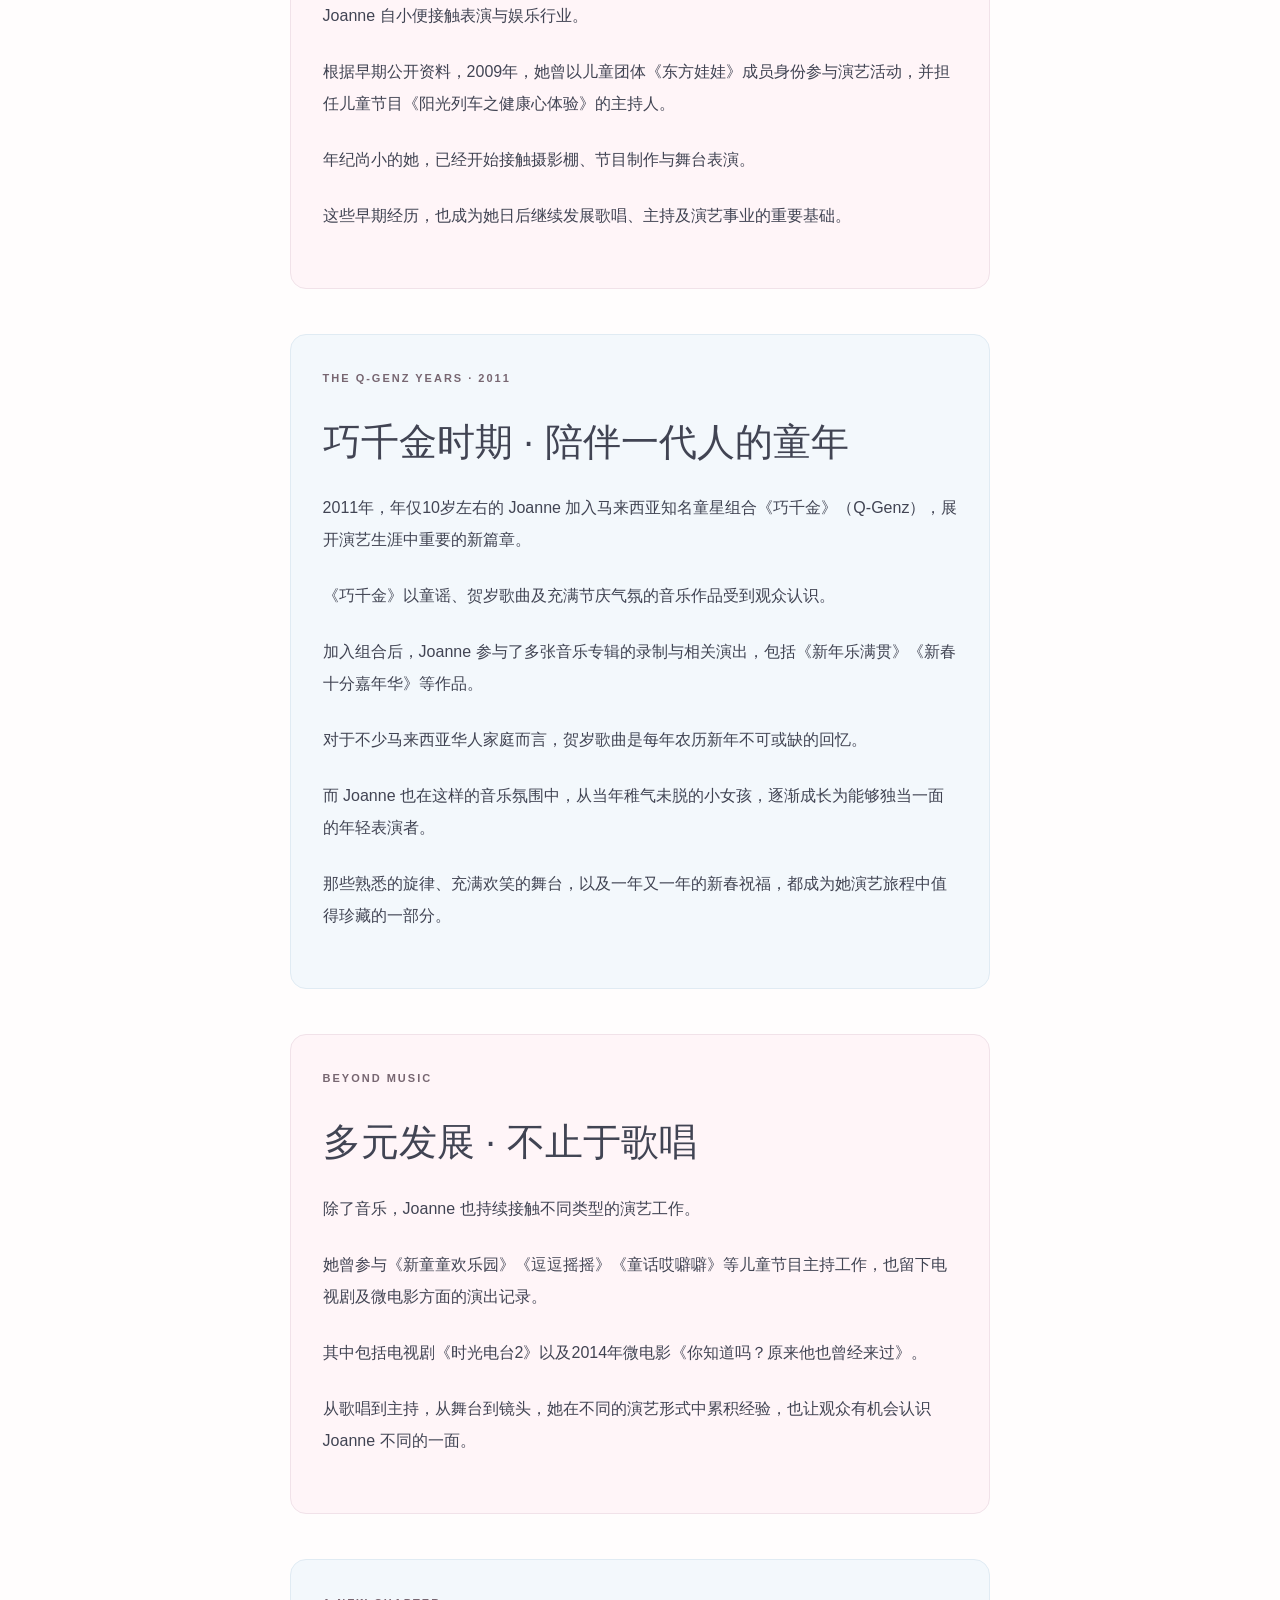
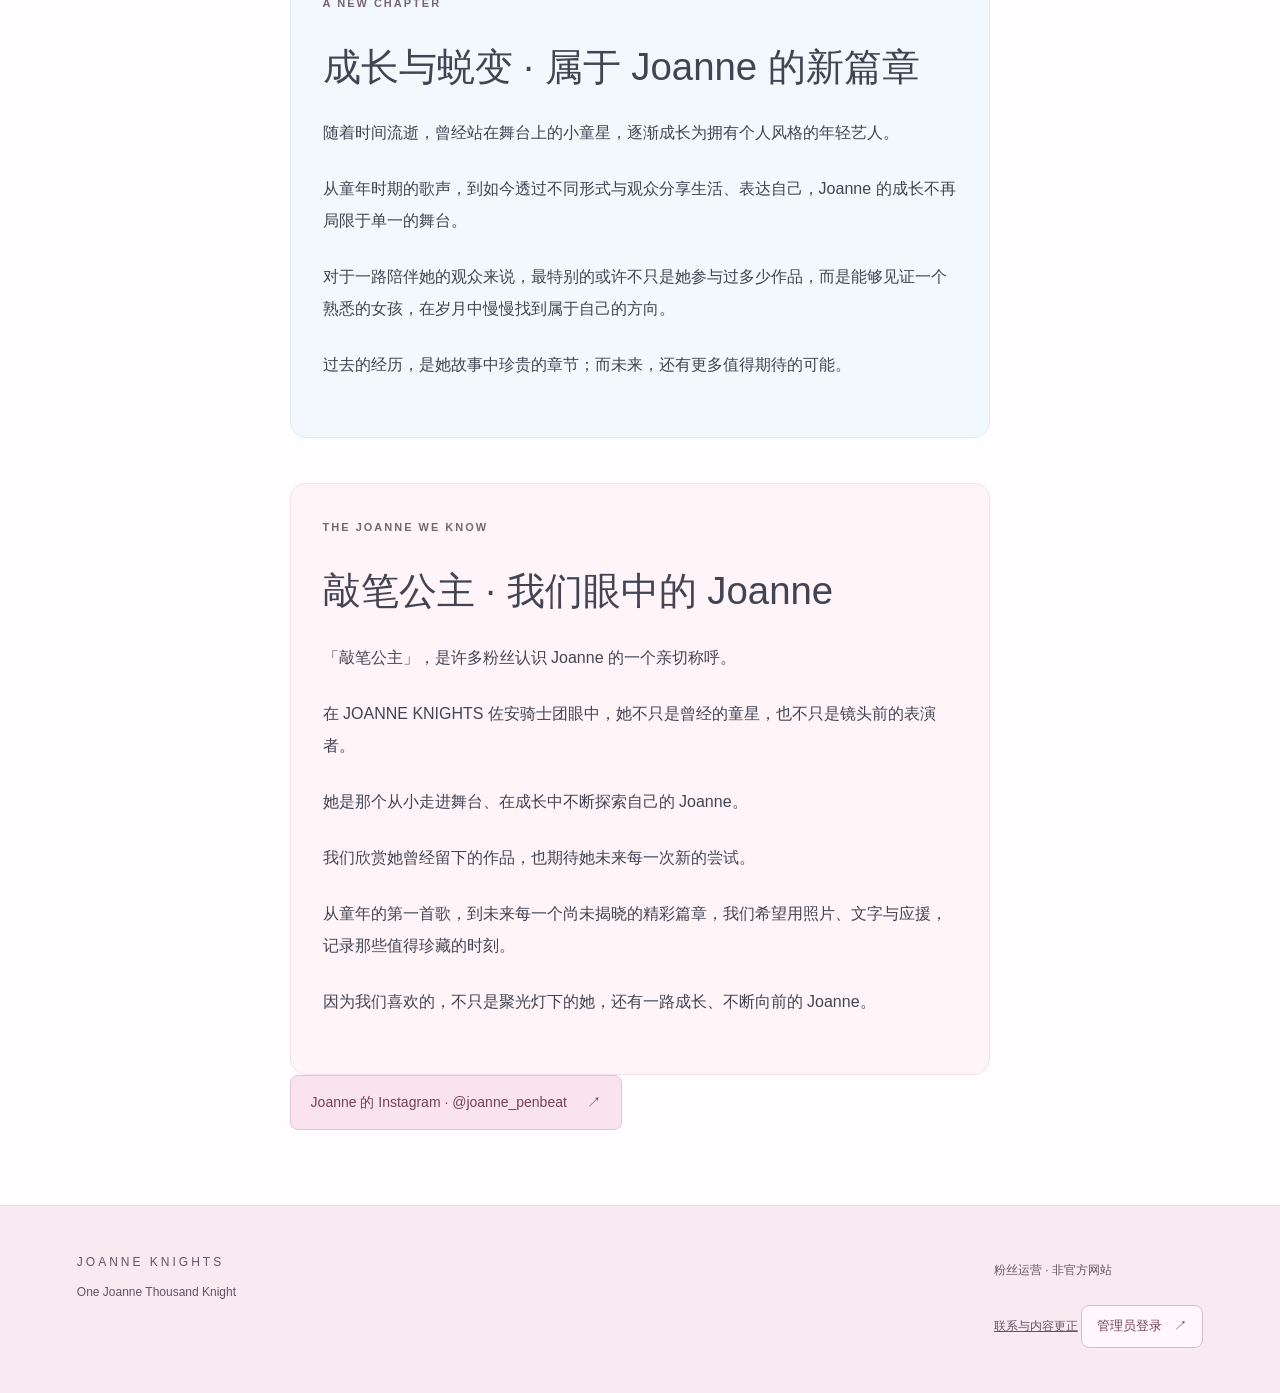
==== commit 28db347b: "Add admin login button" ====
--- a/about-joanne.html
+++ b/about-joanne.html
@@ -377,7 +377,9 @@
             >联系与内容更正</span
           ></a
         >
-      </div>
+      
+        <a class="admin-entry" href="admin.html"><span data-zh="管理员登录" data-en="Admin sign in">管理员登录</span><span aria-hidden="true">↗</span></a>
+</div>
     </footer>
   </body>
 </html>
--- a/style.css
+++ b/style.css
@@ -840,3 +840,19 @@
     font-size: 11px;
   }
 }
+
+/* Public link to the authenticated administrator page. */
+footer .admin-entry {
+  display: inline-flex;
+  align-items: center;
+  gap: 12px;
+  margin-top: 16px;
+  padding: 8px 15px;
+  border: 1px solid #d9bacb;
+  border-radius: 8px;
+  background: #fff7fb;
+  color: #744056;
+  text-decoration: none;
+  font-size: 13px;
+}
+footer .admin-entry:hover { background: #f3dce8; }
